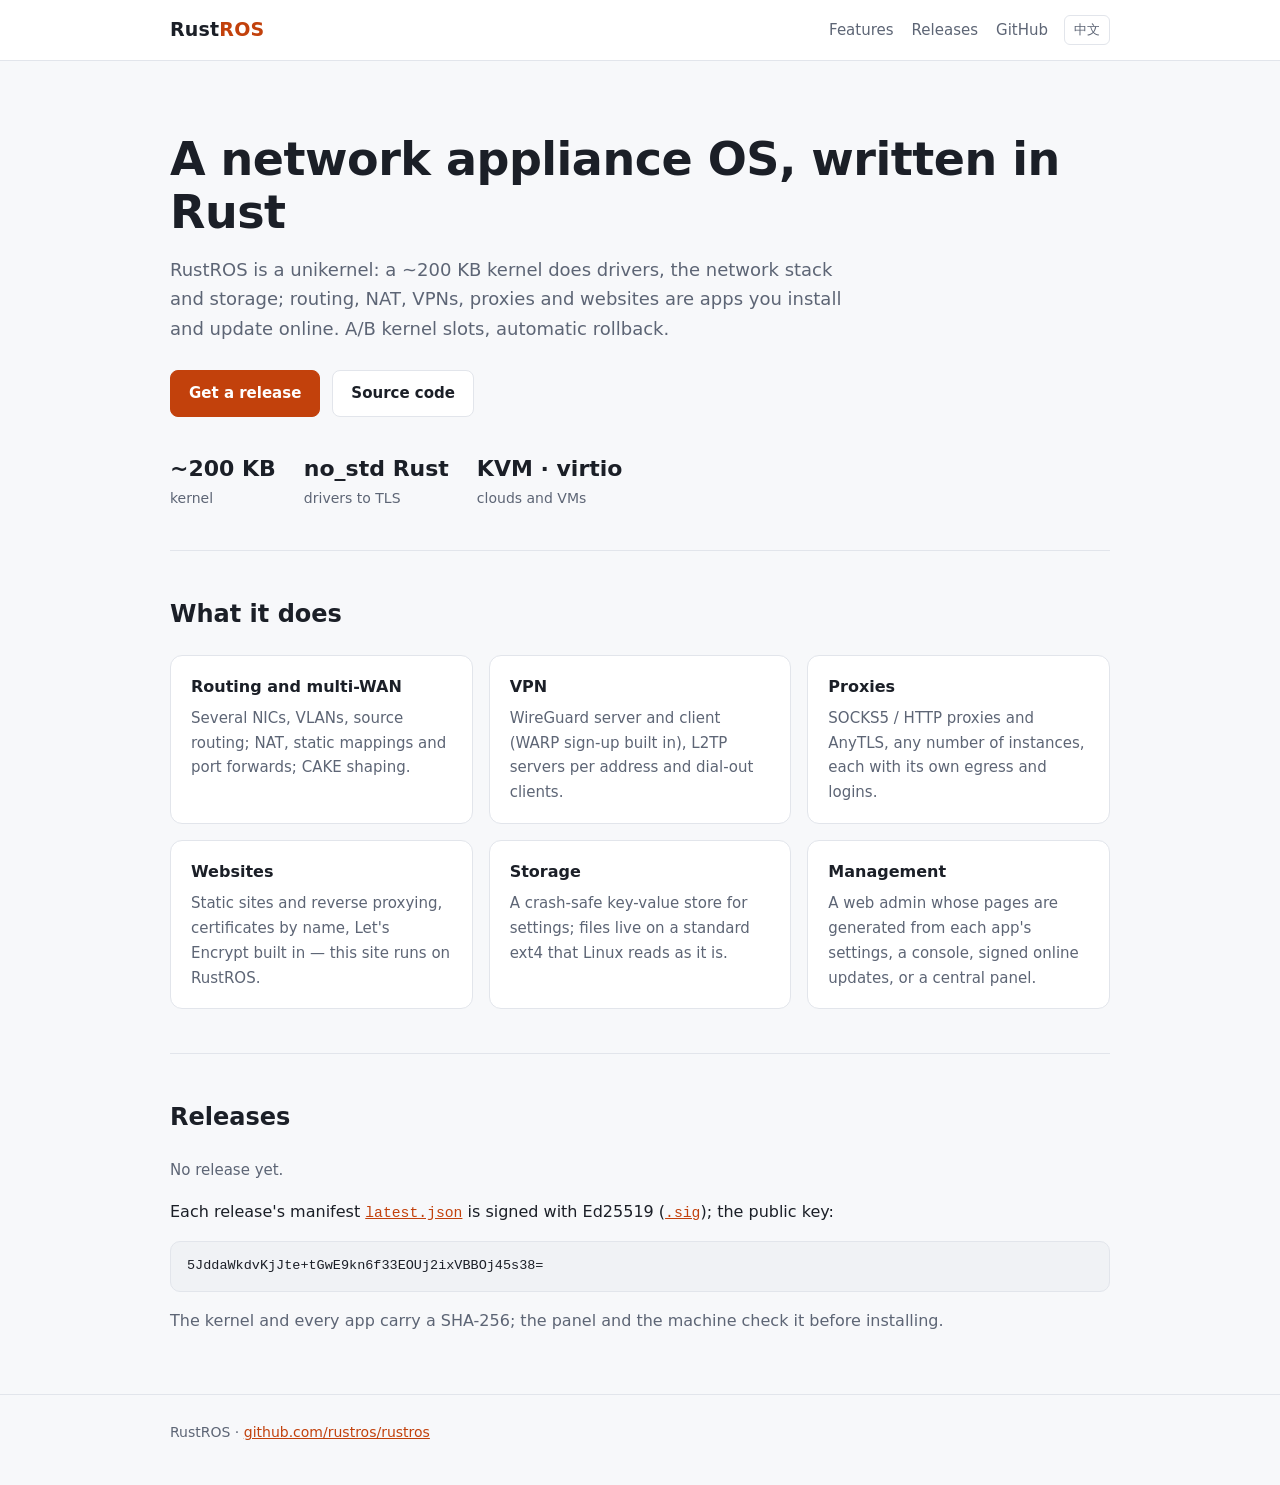
==== site/index.html @ 33923299 "rustros.com: the website (site/) and tools/release.py (build with the release version, signed manife" ====
<!doctype html>
<html lang="zh">
<head>
<meta charset="utf-8">
<meta name="viewport" content="width=device-width, initial-scale=1">
<title>RustROS</title>
<meta name="description" content="RustROS: a Rust unikernel for network appliances — routing, NAT, VPN and proxies on a 200 KB kernel.">
<style>
:root{--bg:#f7f8fa;--fg:#1b1f27;--mut:#5d6575;--card:#fff;--line:#e2e5eb;--acc:#c2410c;--acc2:#9a3412;--code:#f0f2f5}
@media (prefers-color-scheme:dark){:root:not([data-theme="light"]){--bg:#111317;--fg:#e6e8ec;--mut:#9aa1ae;--card:#181b21;--line:#2a2f38;--acc:#fb923c;--acc2:#fdba74;--code:#20242c}}
:root[data-theme="dark"]{--bg:#111317;--fg:#e6e8ec;--mut:#9aa1ae;--card:#181b21;--line:#2a2f38;--acc:#fb923c;--acc2:#fdba74;--code:#20242c}
*{box-sizing:border-box}
html{-webkit-text-size-adjust:100%}
body{margin:0;background:var(--bg);color:var(--fg);font:16px/1.65 system-ui,-apple-system,"Segoe UI","PingFang SC","Microsoft YaHei",sans-serif}
a{color:var(--acc)}a:hover{color:var(--acc2)}
.wrap{max-width:980px;margin:0 auto;padding:0 20px}
header{border-bottom:1px solid var(--line);background:var(--card)}
header .wrap{display:flex;align-items:center;gap:16px;height:60px}
.logo{font-weight:700;font-size:19px;letter-spacing:.2px;color:var(--fg);text-decoration:none}
.logo span{color:var(--acc)}
nav{margin-left:auto;display:flex;gap:18px;font-size:15px}
nav a{color:var(--mut);text-decoration:none}nav a:hover{color:var(--fg)}
.lang{border:1px solid var(--line);background:none;color:var(--mut);border-radius:6px;padding:3px 9px;font:inherit;font-size:13px;cursor:pointer}
.hero{padding:72px 0 40px}
.hero h1{font-size:clamp(30px,5vw,46px);line-height:1.15;margin:0 0 16px;letter-spacing:-.5px}
.hero p{font-size:18px;color:var(--mut);max-width:680px;margin:0 0 26px}
.btns{display:flex;gap:12px;flex-wrap:wrap}
.btn{display:inline-block;padding:10px 18px;border-radius:8px;text-decoration:none;font-weight:600;font-size:15px;border:1px solid var(--line);color:var(--fg);background:var(--card)}
.btn.p{background:var(--acc);border-color:var(--acc);color:#fff}.btn.p:hover{background:var(--acc2);color:#fff}
.facts{display:flex;gap:28px;flex-wrap:wrap;margin:34px 0 0;color:var(--mut);font-size:14px}
.facts b{display:block;font-size:22px;color:var(--fg)}
section{padding:44px 0;border-top:1px solid var(--line)}
section h2{font-size:24px;margin:0 0 20px}
.grid{display:grid;grid-template-columns:repeat(auto-fit,minmax(260px,1fr));gap:16px}
.card{background:var(--card);border:1px solid var(--line);border-radius:12px;padding:18px 20px}
.card h3{margin:0 0 6px;font-size:16px}
.card p{margin:0;color:var(--mut);font-size:15px}
pre{background:var(--code);border:1px solid var(--line);border-radius:10px;padding:14px 16px;overflow-x:auto;font:13.5px/1.55 ui-monospace,SFMono-Regular,Menlo,Consolas,monospace;margin:0 0 12px}
code{font-family:ui-monospace,SFMono-Regular,Menlo,Consolas,monospace;font-size:.92em}
.mut{color:var(--mut)}
#rel{font-size:15px}
footer{border-top:1px solid var(--line);padding:26px 0 40px;color:var(--mut);font-size:14px}
[data-l="en"]{display:none}
html[lang="en"] [data-l="zh"]{display:none}html[lang="en"] [data-l="en"]{display:revert}
@media (max-width:560px){nav a.opt{display:none}.hero{padding:48px 0 28px}}
</style>
</head>
<body>
<header><div class="wrap">
  <a class="logo" href="/">Rust<span>ROS</span></a>
  <nav><a class="opt" href="#features"><span data-l="zh">功能</span><span data-l="en">Features</span></a><a href="#releases"><span data-l="zh">发布</span><span data-l="en">Releases</span></a><a href="https://github.com/rustros/rustros">GitHub</a></nav>
  <button class="lang" id="lang" type="button">EN</button>
</div></header>

<main class="wrap">
<div class="hero">
  <h1 data-l="zh">用 Rust 写的网络设备操作系统</h1>
  <h1 data-l="en">A network appliance OS, written in Rust</h1>
  <p data-l="zh">RustROS 是一个 unikernel：约 200 KB 的内核只做驱动、协议栈和存储，路由、NAT、VPN、代理、网站这些功能都是可以在线安装和更新的应用。开机即用，内核 A/B 双槽更新，失败自动回滚。</p>
  <p data-l="en">RustROS is a unikernel: a ~200 KB kernel does drivers, the network stack and storage; routing, NAT, VPNs, proxies and websites are apps you install and update online. A/B kernel slots, automatic rollback.</p>
  <div class="btns">
    <a class="btn p" href="#releases"><span data-l="zh">获取发布版</span><span data-l="en">Get a release</span></a>
    <a class="btn" href="https://github.com/rustros/rustros"><span data-l="zh">源代码</span><span data-l="en">Source code</span></a>
  </div>
  <div class="facts">
    <div><b>~200 KB</b><span data-l="zh">内核</span><span data-l="en">kernel</span></div>
    <div><b>no_std Rust</b><span data-l="zh">从驱动到 TLS</span><span data-l="en">drivers to TLS</span></div>
    <div><b>KVM · virtio</b><span data-l="zh">云主机与虚拟机</span><span data-l="en">clouds and VMs</span></div>
  </div>
</div>

<section id="features">
  <h2 data-l="zh">它能做什么</h2><h2 data-l="en">What it does</h2>
  <div class="grid">
    <div class="card"><h3 data-l="zh">路由与多 WAN</h3><h3 data-l="en">Routing and multi-WAN</h3><p data-l="zh">多网卡、VLAN、源地址路由；NAT、静态映射和端口转发；CAKE 流量整形。</p><p data-l="en">Several NICs, VLANs, source routing; NAT, static mappings and port forwards; CAKE shaping.</p></div>
    <div class="card"><h3>VPN</h3><p data-l="zh">WireGuard 服务端与客户端（含 WARP 一键注册），L2TP 服务端多实例与拨号客户端。</p><p data-l="en">WireGuard server and client (WARP sign-up built in), L2TP servers per address and dial-out clients.</p></div>
    <div class="card"><h3 data-l="zh">代理</h3><h3 data-l="en">Proxies</h3><p data-l="zh">SOCKS5 / HTTP 代理与 AnyTLS，多实例，各自的出口地址和账号。</p><p data-l="en">SOCKS5 / HTTP proxies and AnyTLS, any number of instances, each with its own egress and logins.</p></div>
    <div class="card"><h3 data-l="zh">网站</h3><h3 data-l="en">Websites</h3><p data-l="zh">静态站点与反向代理，按域名选证书，Let's Encrypt 自动签发——本站就跑在 RustROS 上。</p><p data-l="en">Static sites and reverse proxying, certificates by name, Let's Encrypt built in — this site runs on RustROS.</p></div>
    <div class="card"><h3 data-l="zh">存储</h3><h3 data-l="en">Storage</h3><p data-l="zh">崩溃安全的键值存储放配置，文件分区是标准 ext4，拿到 Linux 上也能直接读。</p><p data-l="en">A crash-safe key-value store for settings; files live on a standard ext4 that Linux reads as it is.</p></div>
    <div class="card"><h3 data-l="zh">管理</h3><h3 data-l="en">Management</h3><p data-l="zh">网页管理（每个应用的设置页自动生成）、控制台、加密的在线更新，或者接入面板统一管理。</p><p data-l="en">A web admin whose pages are generated from each app's settings, a console, signed online updates, or a central panel.</p></div>
  </div>
</section>

<section id="releases">
  <h2 data-l="zh">发布版</h2><h2 data-l="en">Releases</h2>
  <p id="rel" class="mut"><span data-l="zh">正在读取最新发布版…</span><span data-l="en">Reading the latest release…</span></p>
  <p data-l="zh">每个发布版的清单 <a href="/releases/latest.json"><code>latest.json</code></a> 都用 Ed25519 签名（<a href="/releases/latest.json.sig"><code>.sig</code></a>），公钥：</p>
  <p data-l="en">Each release's manifest <a href="/releases/latest.json"><code>latest.json</code></a> is signed with Ed25519 (<a href="/releases/latest.json.sig"><code>.sig</code></a>); the public key:</p>
  <pre id="key">5JddaWkdvKjJte+tGwE9kn6f33EOUj2ixVBBOj45s38=</pre>
  <p class="mut" data-l="zh">内核和每个应用都带 SHA-256；面板和设备在安装前都会校验。</p>
  <p class="mut" data-l="en">The kernel and every app carry a SHA-256; the panel and the machine check it before installing.</p>
</section>
</main>

<footer><div class="wrap">RustROS · <a href="https://github.com/rustros/rustros">github.com/rustros/rustros</a></div></footer>

<script>
"use strict";
const html=document.documentElement,btn=document.getElementById("lang");
function setLang(l){html.lang=l;btn.textContent=l==="zh"?"EN":"中文";try{localStorage.setItem("lang",l)}catch(e){}}
let saved=null;try{saved=localStorage.getItem("lang")}catch(e){}
setLang(saved||((navigator.language||"").toLowerCase().startsWith("zh")?"zh":"en"));
btn.onclick=()=>setLang(html.lang==="zh"?"en":"zh");
fetch("/releases/latest.json",{cache:"no-cache"}).then(r=>r.ok?r.json():Promise.reject(r.status)).then(m=>{
  const mods=Object.keys(m.modules||{}).length,k=m.kernel&&m.kernel.x86_64;
  const zh=`最新：<b>${m.version}</b>（${(m.date||"").slice(0,10)}）· 内核 ${k?Math.round(k.size/1024)+" KiB":"—"} · ${mods} 个应用`;
  const en=`Latest: <b>${m.version}</b> (${(m.date||"").slice(0,10)}) · kernel ${k?Math.round(k.size/1024)+" KiB":"—"} · ${mods} apps`;
  document.getElementById("rel").innerHTML=`<span data-l="zh">${zh}</span><span data-l="en">${en}</span>`;
}).catch(()=>{document.getElementById("rel").innerHTML='<span data-l="zh">还没有发布版。</span><span data-l="en">No release yet.</span>'});
</script>
</body>
</html>
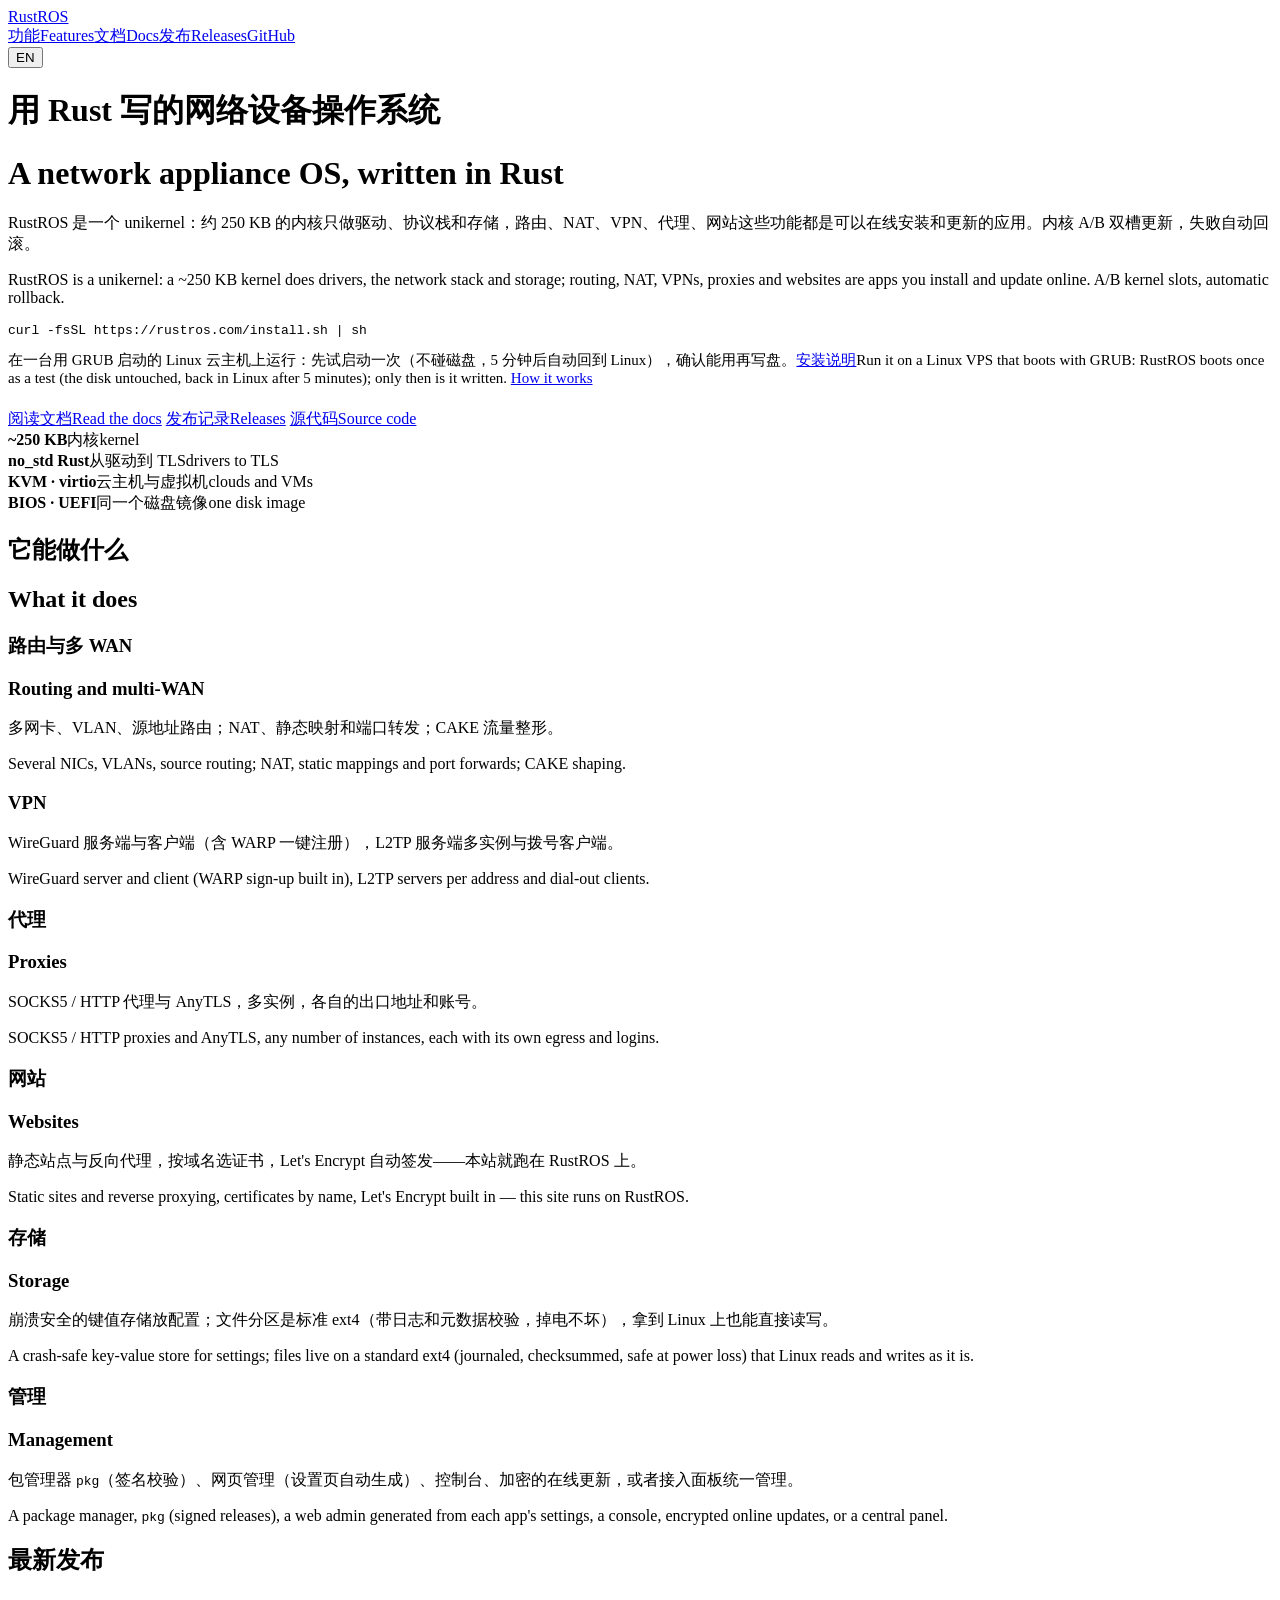
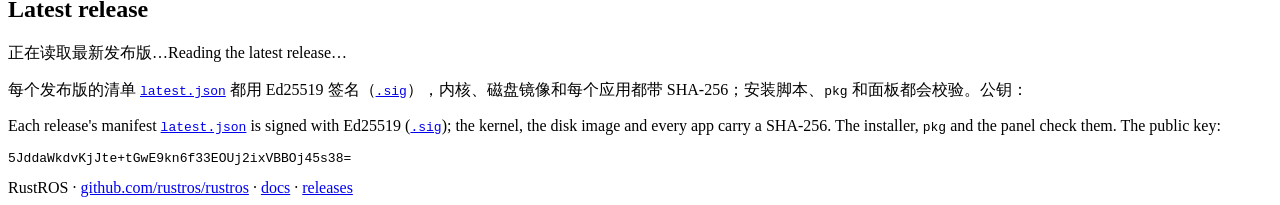
==== commit dfd73c86: "The installer and the website. site/install.sh (curl -fsSL https://rustros.com/install.sh | sh): che" ====
--- a/site/index.html
+++ b/site/index.html
@@ -4,51 +4,14 @@
 <meta charset="utf-8">
 <meta name="viewport" content="width=device-width, initial-scale=1">
 <title>RustROS</title>
-<meta name="description" content="RustROS: a Rust unikernel for network appliances — routing, NAT, VPN and proxies on a 200 KB kernel.">
-<style>
-:root{--bg:#f7f8fa;--fg:#1b1f27;--mut:#5d6575;--card:#fff;--line:#e2e5eb;--acc:#c2410c;--acc2:#9a3412;--code:#f0f2f5}
-@media (prefers-color-scheme:dark){:root:not([data-theme="light"]){--bg:#111317;--fg:#e6e8ec;--mut:#9aa1ae;--card:#181b21;--line:#2a2f38;--acc:#fb923c;--acc2:#fdba74;--code:#20242c}}
-:root[data-theme="dark"]{--bg:#111317;--fg:#e6e8ec;--mut:#9aa1ae;--card:#181b21;--line:#2a2f38;--acc:#fb923c;--acc2:#fdba74;--code:#20242c}
-*{box-sizing:border-box}
-html{-webkit-text-size-adjust:100%}
-body{margin:0;background:var(--bg);color:var(--fg);font:16px/1.65 system-ui,-apple-system,"Segoe UI","PingFang SC","Microsoft YaHei",sans-serif}
-a{color:var(--acc)}a:hover{color:var(--acc2)}
-.wrap{max-width:980px;margin:0 auto;padding:0 20px}
-header{border-bottom:1px solid var(--line);background:var(--card)}
-header .wrap{display:flex;align-items:center;gap:16px;height:60px}
-.logo{font-weight:700;font-size:19px;letter-spacing:.2px;color:var(--fg);text-decoration:none}
-.logo span{color:var(--acc)}
-nav{margin-left:auto;display:flex;gap:18px;font-size:15px}
-nav a{color:var(--mut);text-decoration:none}nav a:hover{color:var(--fg)}
-.lang{border:1px solid var(--line);background:none;color:var(--mut);border-radius:6px;padding:3px 9px;font:inherit;font-size:13px;cursor:pointer}
-.hero{padding:72px 0 40px}
-.hero h1{font-size:clamp(30px,5vw,46px);line-height:1.15;margin:0 0 16px;letter-spacing:-.5px}
-.hero p{font-size:18px;color:var(--mut);max-width:680px;margin:0 0 26px}
-.btns{display:flex;gap:12px;flex-wrap:wrap}
-.btn{display:inline-block;padding:10px 18px;border-radius:8px;text-decoration:none;font-weight:600;font-size:15px;border:1px solid var(--line);color:var(--fg);background:var(--card)}
-.btn.p{background:var(--acc);border-color:var(--acc);color:#fff}.btn.p:hover{background:var(--acc2);color:#fff}
-.facts{display:flex;gap:28px;flex-wrap:wrap;margin:34px 0 0;color:var(--mut);font-size:14px}
-.facts b{display:block;font-size:22px;color:var(--fg)}
-section{padding:44px 0;border-top:1px solid var(--line)}
-section h2{font-size:24px;margin:0 0 20px}
-.grid{display:grid;grid-template-columns:repeat(auto-fit,minmax(260px,1fr));gap:16px}
-.card{background:var(--card);border:1px solid var(--line);border-radius:12px;padding:18px 20px}
-.card h3{margin:0 0 6px;font-size:16px}
-.card p{margin:0;color:var(--mut);font-size:15px}
-pre{background:var(--code);border:1px solid var(--line);border-radius:10px;padding:14px 16px;overflow-x:auto;font:13.5px/1.55 ui-monospace,SFMono-Regular,Menlo,Consolas,monospace;margin:0 0 12px}
-code{font-family:ui-monospace,SFMono-Regular,Menlo,Consolas,monospace;font-size:.92em}
-.mut{color:var(--mut)}
-#rel{font-size:15px}
-footer{border-top:1px solid var(--line);padding:26px 0 40px;color:var(--mut);font-size:14px}
-[data-l="en"]{display:none}
-html[lang="en"] [data-l="zh"]{display:none}html[lang="en"] [data-l="en"]{display:revert}
-@media (max-width:560px){nav a.opt{display:none}.hero{padding:48px 0 28px}}
-</style>
+<meta name="description" content="RustROS: a Rust unikernel for network appliances — routing, NAT, VPN, proxies and websites on a 250 KB kernel.">
+<link rel="stylesheet" href="/style.css">
+<link rel="icon" href="data:,">
 </head>
 <body>
 <header><div class="wrap">
   <a class="logo" href="/">Rust<span>ROS</span></a>
-  <nav><a class="opt" href="#features"><span data-l="zh">功能</span><span data-l="en">Features</span></a><a href="#releases"><span data-l="zh">发布</span><span data-l="en">Releases</span></a><a href="https://github.com/rustros/rustros">GitHub</a></nav>
+  <nav><a class="opt" href="#features"><span data-l="zh">功能</span><span data-l="en">Features</span></a><a href="/docs/"><span data-l="zh">文档</span><span data-l="en">Docs</span></a><a href="/releases/"><span data-l="zh">发布</span><span data-l="en">Releases</span></a><a class="opt" href="https://github.com/rustros/rustros">GitHub</a></nav>
   <button class="lang" id="lang" type="button">EN</button>
 </div></header>
 
@@ -56,16 +19,20 @@
 <div class="hero">
   <h1 data-l="zh">用 Rust 写的网络设备操作系统</h1>
   <h1 data-l="en">A network appliance OS, written in Rust</h1>
-  <p data-l="zh">RustROS 是一个 unikernel：约 200 KB 的内核只做驱动、协议栈和存储，路由、NAT、VPN、代理、网站这些功能都是可以在线安装和更新的应用。开机即用，内核 A/B 双槽更新，失败自动回滚。</p>
-  <p data-l="en">RustROS is a unikernel: a ~200 KB kernel does drivers, the network stack and storage; routing, NAT, VPNs, proxies and websites are apps you install and update online. A/B kernel slots, automatic rollback.</p>
+  <p data-l="zh">RustROS 是一个 unikernel：约 250 KB 的内核只做驱动、协议栈和存储，路由、NAT、VPN、代理、网站这些功能都是可以在线安装和更新的应用。内核 A/B 双槽更新，失败自动回滚。</p>
+  <p data-l="en">RustROS is a unikernel: a ~250 KB kernel does drivers, the network stack and storage; routing, NAT, VPNs, proxies and websites are apps you install and update online. A/B kernel slots, automatic rollback.</p>
+  <div class="cmd"><pre>curl -fsSL https://rustros.com/install.sh | sh</pre></div>
+  <p class="mut" style="font-size:15px;margin:0 0 22px"><span data-l="zh">在一台用 GRUB 启动的 Linux 云主机上运行：先试启动一次（不碰磁盘，5 分钟后自动回到 Linux），确认能用再写盘。<a href="/docs/#install">安装说明</a></span><span data-l="en">Run it on a Linux VPS that boots with GRUB: RustROS boots once as a test (the disk untouched, back in Linux after 5 minutes); only then is it written. <a href="/docs/#install">How it works</a></span></p>
   <div class="btns">
-    <a class="btn p" href="#releases"><span data-l="zh">获取发布版</span><span data-l="en">Get a release</span></a>
+    <a class="btn p" href="/docs/"><span data-l="zh">阅读文档</span><span data-l="en">Read the docs</span></a>
+    <a class="btn" href="/releases/"><span data-l="zh">发布记录</span><span data-l="en">Releases</span></a>
     <a class="btn" href="https://github.com/rustros/rustros"><span data-l="zh">源代码</span><span data-l="en">Source code</span></a>
   </div>
   <div class="facts">
-    <div><b>~200 KB</b><span data-l="zh">内核</span><span data-l="en">kernel</span></div>
+    <div><b>~250 KB</b><span data-l="zh">内核</span><span data-l="en">kernel</span></div>
     <div><b>no_std Rust</b><span data-l="zh">从驱动到 TLS</span><span data-l="en">drivers to TLS</span></div>
     <div><b>KVM · virtio</b><span data-l="zh">云主机与虚拟机</span><span data-l="en">clouds and VMs</span></div>
+    <div><b>BIOS · UEFI</b><span data-l="zh">同一个磁盘镜像</span><span data-l="en">one disk image</span></div>
   </div>
 </div>
 
@@ -76,37 +43,31 @@
     <div class="card"><h3>VPN</h3><p data-l="zh">WireGuard 服务端与客户端（含 WARP 一键注册），L2TP 服务端多实例与拨号客户端。</p><p data-l="en">WireGuard server and client (WARP sign-up built in), L2TP servers per address and dial-out clients.</p></div>
     <div class="card"><h3 data-l="zh">代理</h3><h3 data-l="en">Proxies</h3><p data-l="zh">SOCKS5 / HTTP 代理与 AnyTLS，多实例，各自的出口地址和账号。</p><p data-l="en">SOCKS5 / HTTP proxies and AnyTLS, any number of instances, each with its own egress and logins.</p></div>
     <div class="card"><h3 data-l="zh">网站</h3><h3 data-l="en">Websites</h3><p data-l="zh">静态站点与反向代理，按域名选证书，Let's Encrypt 自动签发——本站就跑在 RustROS 上。</p><p data-l="en">Static sites and reverse proxying, certificates by name, Let's Encrypt built in — this site runs on RustROS.</p></div>
-    <div class="card"><h3 data-l="zh">存储</h3><h3 data-l="en">Storage</h3><p data-l="zh">崩溃安全的键值存储放配置，文件分区是标准 ext4，拿到 Linux 上也能直接读。</p><p data-l="en">A crash-safe key-value store for settings; files live on a standard ext4 that Linux reads as it is.</p></div>
-    <div class="card"><h3 data-l="zh">管理</h3><h3 data-l="en">Management</h3><p data-l="zh">网页管理（每个应用的设置页自动生成）、控制台、加密的在线更新，或者接入面板统一管理。</p><p data-l="en">A web admin whose pages are generated from each app's settings, a console, signed online updates, or a central panel.</p></div>
+    <div class="card"><h3 data-l="zh">存储</h3><h3 data-l="en">Storage</h3><p data-l="zh">崩溃安全的键值存储放配置；文件分区是标准 ext4（带日志和元数据校验，掉电不坏），拿到 Linux 上也能直接读写。</p><p data-l="en">A crash-safe key-value store for settings; files live on a standard ext4 (journaled, checksummed, safe at power loss) that Linux reads and writes as it is.</p></div>
+    <div class="card"><h3 data-l="zh">管理</h3><h3 data-l="en">Management</h3><p data-l="zh">包管理器 <code>pkg</code>（签名校验）、网页管理（设置页自动生成）、控制台、加密的在线更新，或者接入面板统一管理。</p><p data-l="en">A package manager, <code>pkg</code> (signed releases), a web admin generated from each app's settings, a console, encrypted online updates, or a central panel.</p></div>
   </div>
 </section>
 
 <section id="releases">
-  <h2 data-l="zh">发布版</h2><h2 data-l="en">Releases</h2>
+  <h2 data-l="zh">最新发布</h2><h2 data-l="en">Latest release</h2>
   <p id="rel" class="mut"><span data-l="zh">正在读取最新发布版…</span><span data-l="en">Reading the latest release…</span></p>
-  <p data-l="zh">每个发布版的清单 <a href="/releases/latest.json"><code>latest.json</code></a> 都用 Ed25519 签名（<a href="/releases/latest.json.sig"><code>.sig</code></a>），公钥：</p>
-  <p data-l="en">Each release's manifest <a href="/releases/latest.json"><code>latest.json</code></a> is signed with Ed25519 (<a href="/releases/latest.json.sig"><code>.sig</code></a>); the public key:</p>
+  <p data-l="zh">每个发布版的清单 <a href="/releases/latest.json"><code>latest.json</code></a> 都用 Ed25519 签名（<a href="/releases/latest.json.sig"><code>.sig</code></a>），内核、磁盘镜像和每个应用都带 SHA-256；安装脚本、<code>pkg</code> 和面板都会校验。公钥：</p>
+  <p data-l="en">Each release's manifest <a href="/releases/latest.json"><code>latest.json</code></a> is signed with Ed25519 (<a href="/releases/latest.json.sig"><code>.sig</code></a>); the kernel, the disk image and every app carry a SHA-256. The installer, <code>pkg</code> and the panel check them. The public key:</p>
   <pre id="key">5JddaWkdvKjJte+tGwE9kn6f33EOUj2ixVBBOj45s38=</pre>
-  <p class="mut" data-l="zh">内核和每个应用都带 SHA-256；面板和设备在安装前都会校验。</p>
-  <p class="mut" data-l="en">The kernel and every app carry a SHA-256; the panel and the machine check it before installing.</p>
 </section>
 </main>
 
-<footer><div class="wrap">RustROS · <a href="https://github.com/rustros/rustros">github.com/rustros/rustros</a></div></footer>
+<footer><div class="wrap">RustROS · <a href="https://github.com/rustros/rustros">github.com/rustros/rustros</a> · <a href="/docs/">docs</a> · <a href="/releases/">releases</a></div></footer>
 
+<script src="/site.js"></script>
 <script>
-"use strict";
-const html=document.documentElement,btn=document.getElementById("lang");
-function setLang(l){html.lang=l;btn.textContent=l==="zh"?"EN":"中文";try{localStorage.setItem("lang",l)}catch(e){}}
-let saved=null;try{saved=localStorage.getItem("lang")}catch(e){}
-setLang(saved||((navigator.language||"").toLowerCase().startsWith("zh")?"zh":"en"));
-btn.onclick=()=>setLang(html.lang==="zh"?"en":"zh");
-fetch("/releases/latest.json",{cache:"no-cache"}).then(r=>r.ok?r.json():Promise.reject(r.status)).then(m=>{
-  const mods=Object.keys(m.modules||{}).length,k=m.kernel&&m.kernel.x86_64;
-  const zh=`最新：<b>${m.version}</b>（${(m.date||"").slice(0,10)}）· 内核 ${k?Math.round(k.size/1024)+" KiB":"—"} · ${mods} 个应用`;
-  const en=`Latest: <b>${m.version}</b> (${(m.date||"").slice(0,10)}) · kernel ${k?Math.round(k.size/1024)+" KiB":"—"} · ${mods} apps`;
-  document.getElementById("rel").innerHTML=`<span data-l="zh">${zh}</span><span data-l="en">${en}</span>`;
-}).catch(()=>{document.getElementById("rel").innerHTML='<span data-l="zh">还没有发布版。</span><span data-l="en">No release yet.</span>'});
+latest().then(m => {
+  const mods = Object.keys(m.modules || {}).length, k = m.kernel && m.kernel.x86_64;
+  const d = (m.date || "").slice(0, 10), ks = k ? Math.round(k.size / 1024) + " KiB" : "—";
+  document.getElementById("rel").innerHTML = both(
+    `最新：<b>${esc(m.version)}</b>（${d}）· 内核 ${ks} · ${mods} 个应用 · <a href="/releases/">全部发布</a>`,
+    `Latest: <b>${esc(m.version)}</b> (${d}) · kernel ${ks} · ${mods} apps · <a href="/releases/">all releases</a>`);
+}).catch(() => { document.getElementById("rel").innerHTML = both("还没有发布版。", "No release yet."); });
 </script>
 </body>
 </html>
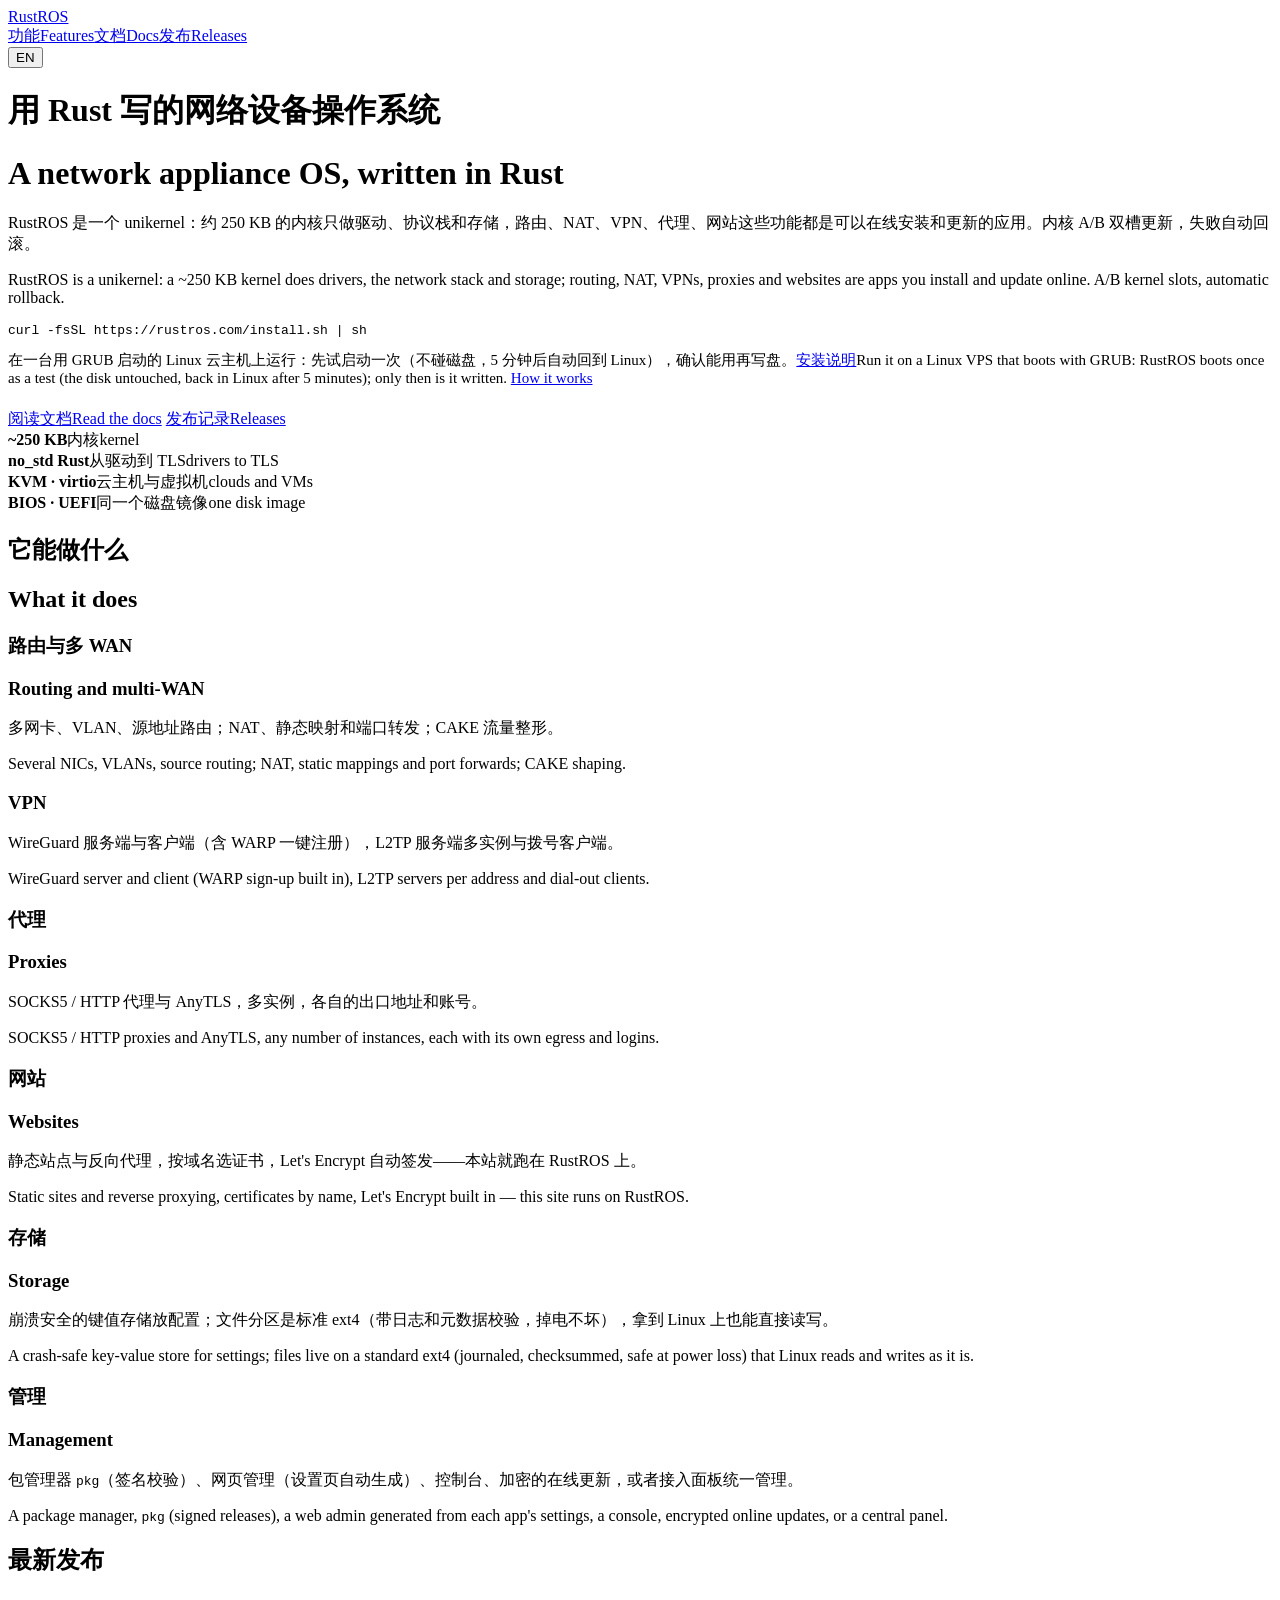
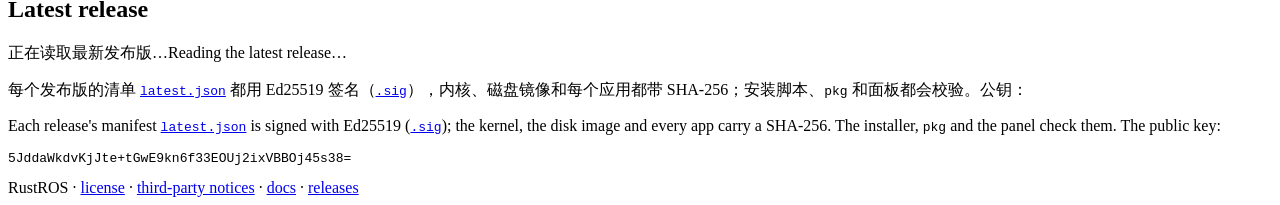
==== commit 3141d2bb: "Proprietary license: LICENSE (the source is confidential; the official release files may be used fre" ====
--- a/site/index.html
+++ b/site/index.html
@@ -11,7 +11,7 @@
 <body>
 <header><div class="wrap">
   <a class="logo" href="/">Rust<span>ROS</span></a>
-  <nav><a class="opt" href="#features"><span data-l="zh">功能</span><span data-l="en">Features</span></a><a href="/docs/"><span data-l="zh">文档</span><span data-l="en">Docs</span></a><a href="/releases/"><span data-l="zh">发布</span><span data-l="en">Releases</span></a><a class="opt" href="https://github.com/rustros/rustros">GitHub</a></nav>
+  <nav><a class="opt" href="#features"><span data-l="zh">功能</span><span data-l="en">Features</span></a><a href="/docs/"><span data-l="zh">文档</span><span data-l="en">Docs</span></a><a href="/releases/"><span data-l="zh">发布</span><span data-l="en">Releases</span></a></nav>
   <button class="lang" id="lang" type="button">EN</button>
 </div></header>
 
@@ -26,7 +26,6 @@
   <div class="btns">
     <a class="btn p" href="/docs/"><span data-l="zh">阅读文档</span><span data-l="en">Read the docs</span></a>
     <a class="btn" href="/releases/"><span data-l="zh">发布记录</span><span data-l="en">Releases</span></a>
-    <a class="btn" href="https://github.com/rustros/rustros"><span data-l="zh">源代码</span><span data-l="en">Source code</span></a>
   </div>
   <div class="facts">
     <div><b>~250 KB</b><span data-l="zh">内核</span><span data-l="en">kernel</span></div>
@@ -57,7 +56,7 @@
 </section>
 </main>
 
-<footer><div class="wrap">RustROS · <a href="https://github.com/rustros/rustros">github.com/rustros/rustros</a> · <a href="/docs/">docs</a> · <a href="/releases/">releases</a></div></footer>
+<footer><div class="wrap">RustROS · <a href="/LICENSE.txt">license</a> · <a href="/THIRD-PARTY-NOTICES.txt">third-party notices</a> · <a href="/docs/">docs</a> · <a href="/releases/">releases</a></div></footer>
 
 <script src="/site.js"></script>
 <script>
